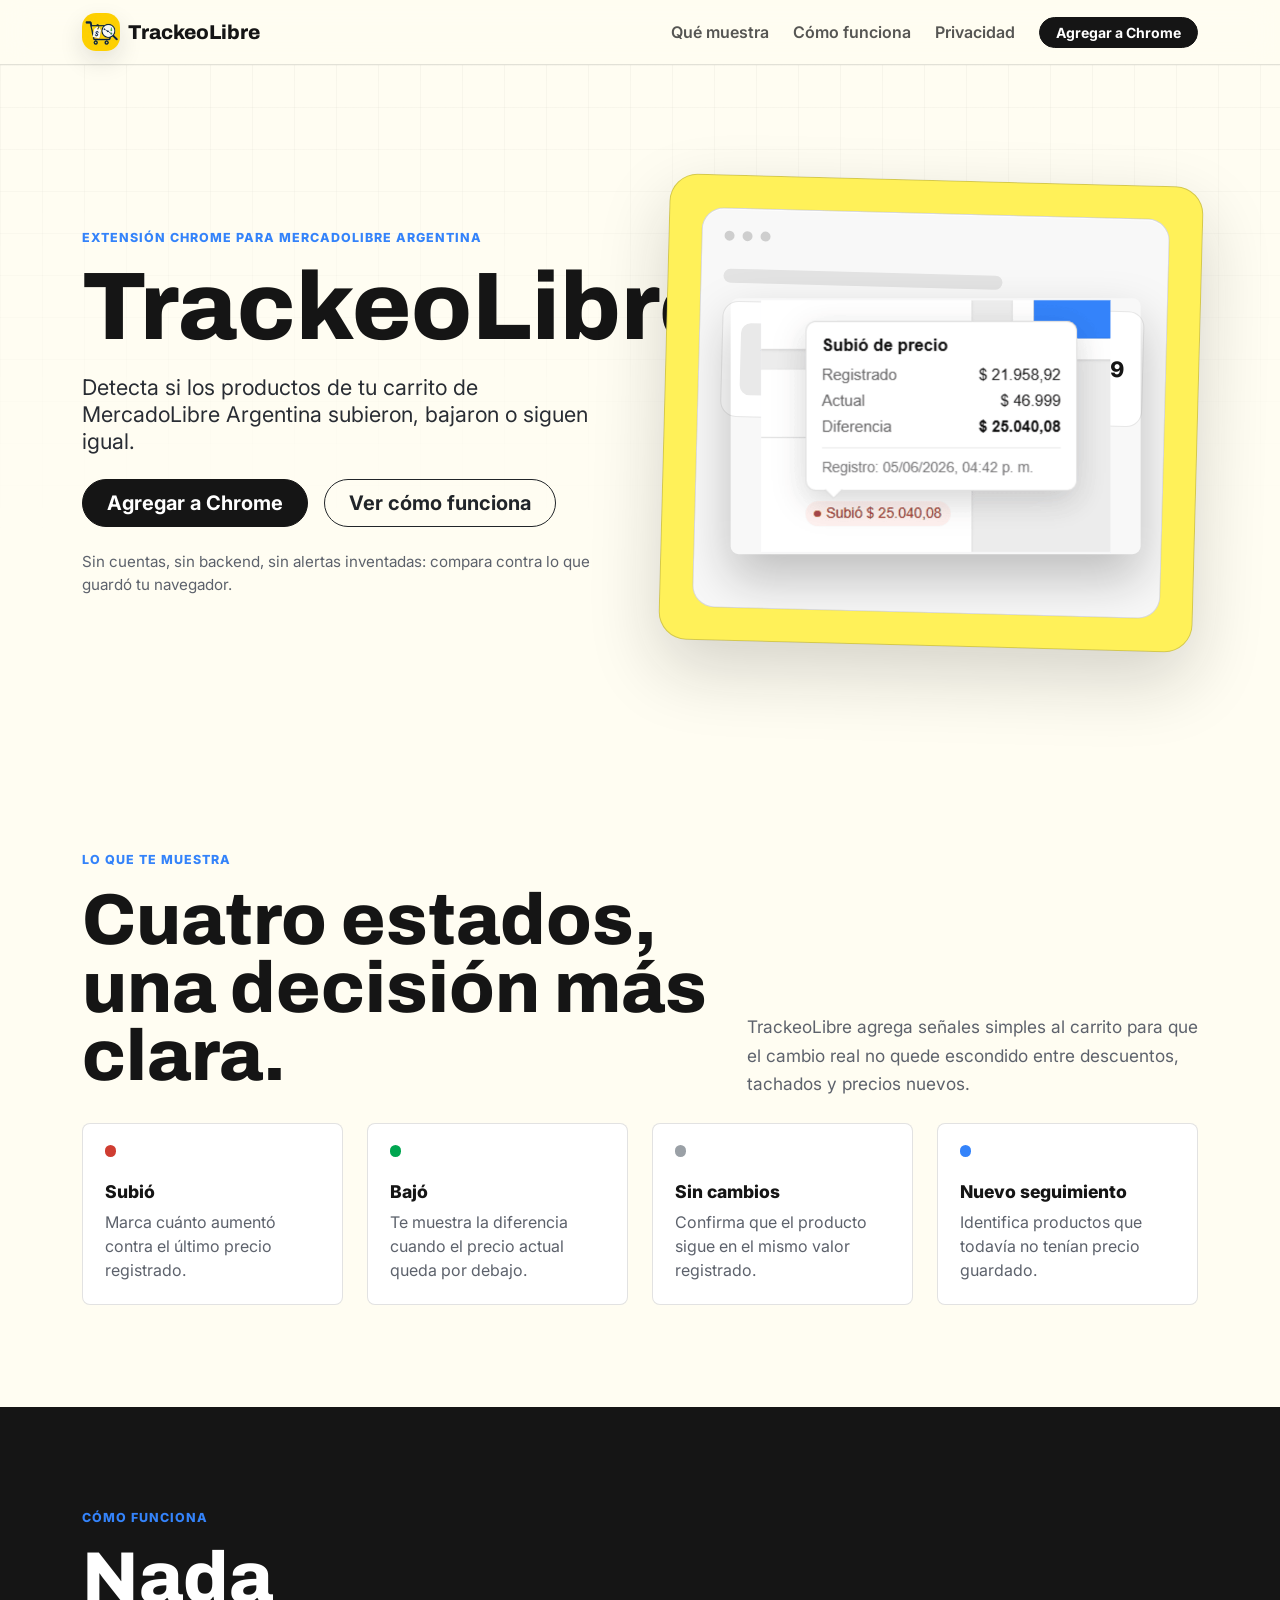
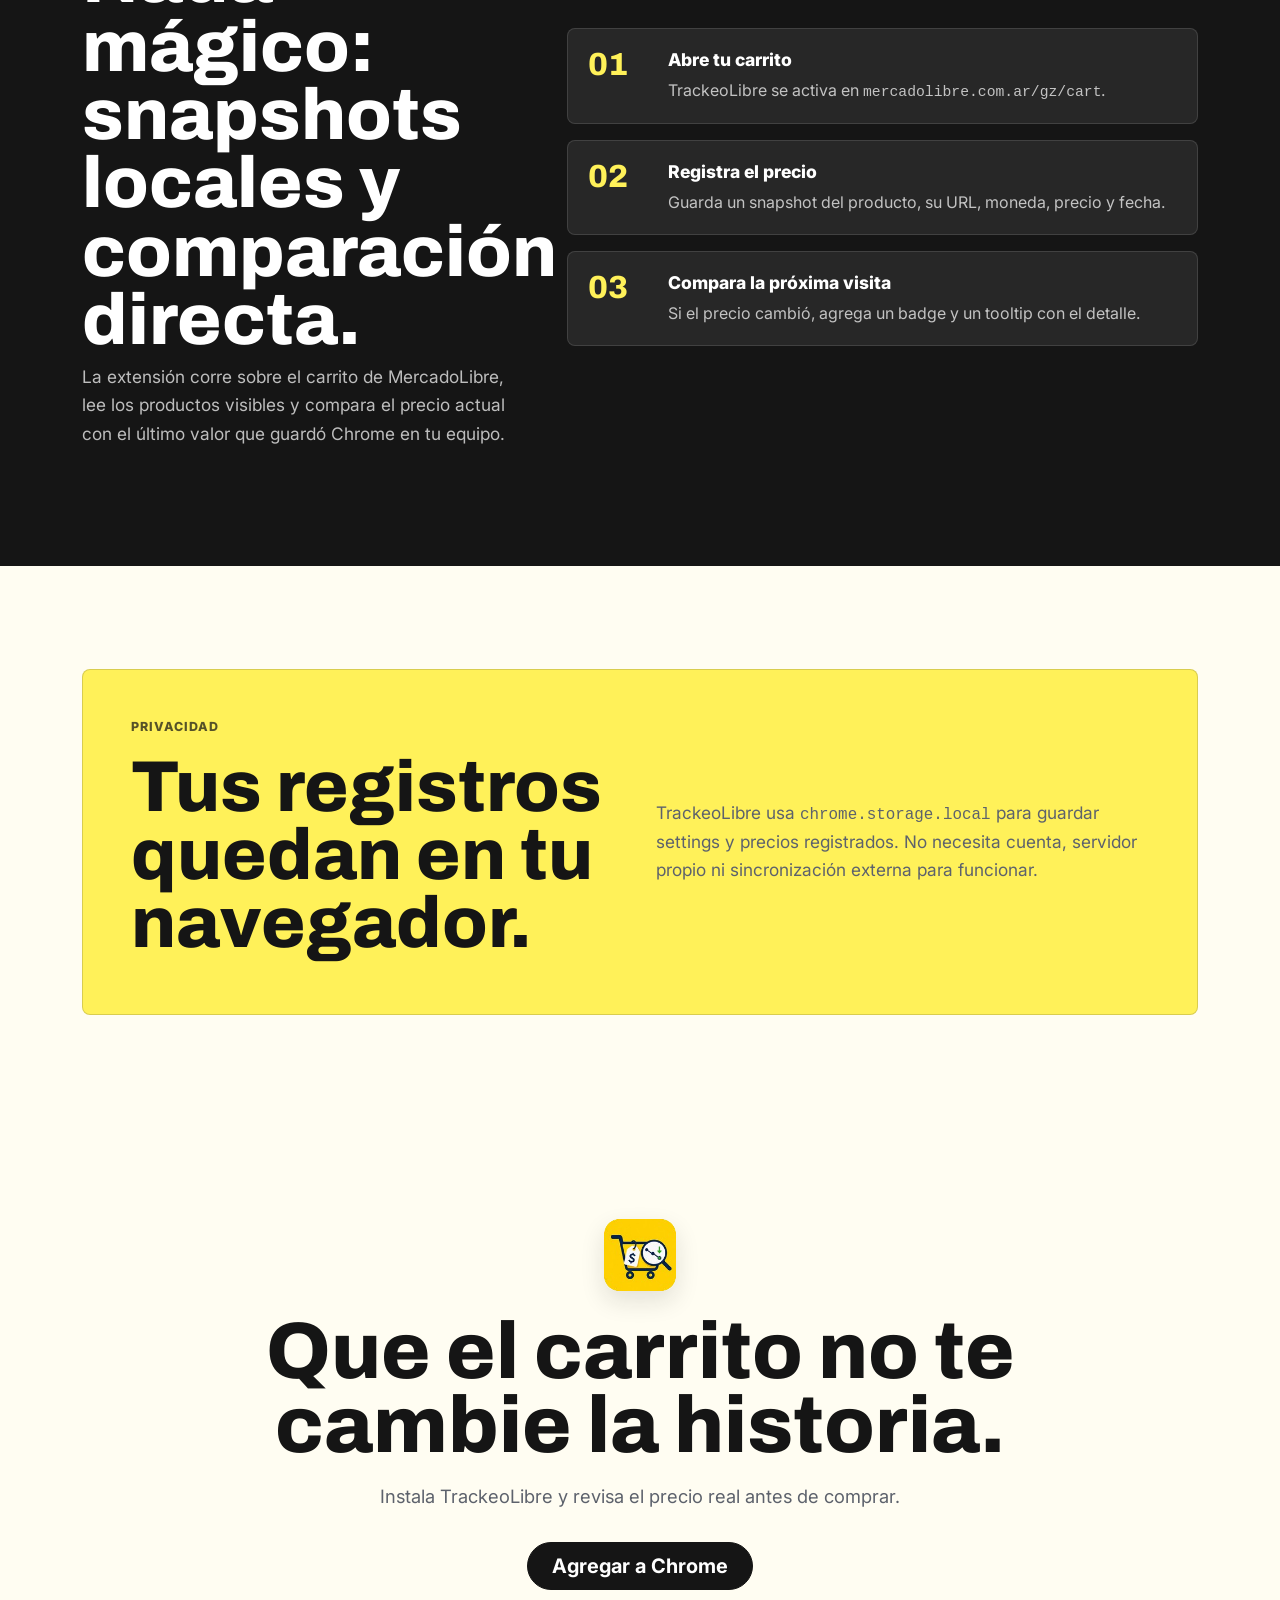
==== index.html @ 95b68759 "fc" ====
<!doctype html>
<html lang="es">
    <head>
        <meta charset="utf-8" />
        <meta name="viewport" content="width=device-width, initial-scale=1" />
        <meta
            name="description"
            content="TrackeoLibre detecta si los productos de tu carrito de MercadoLibre Argentina subieron, bajaron o siguen igual."
        />
        <title>TrackeoLibre | Precio real en tu carrito</title>
        <link rel="preconnect" href="https://cdn.jsdelivr.net" />
        <link
            href="https://cdn.jsdelivr.net/npm/bootstrap@5.3.8/dist/css/bootstrap.min.css"
            rel="stylesheet"
            integrity="sha384-sRIl4kxILFvY47J16cr9ZwB07vP4J8+LH7qKQnuqkuIAvNWLzeN8tE5YBujZqJLB"
            crossorigin="anonymous"
        />

        <link rel="preconnect" href="https://fonts.googleapis.com" />
        <link rel="preconnect" href="https://fonts.gstatic.com" crossorigin />
        <link
            href="https://fonts.googleapis.com/css2?family=Archivo:wdth,wght@90,500;100,600;110,700;115,800&family=Inter:wght@400;500;600;700&display=swap"
            rel="stylesheet"
        />
        <link rel="stylesheet" href="styles.css" />
    </head>
    <body>
        <nav class="navbar navbar-expand-lg sticky-top site-nav">
            <div class="container">
                <a
                    class="navbar-brand d-flex align-items-center gap-2"
                    href="#top"
                    aria-label="TrackeoLibre inicio"
                >
                    <img
                        src="assets/trackeolibre-logo.png"
                        alt=""
                        width="38"
                        height="38"
                        class="brand-mark"
                    />
                    <span>TrackeoLibre</span>
                </a>

                <button
                    class="navbar-toggler"
                    type="button"
                    data-bs-toggle="collapse"
                    data-bs-target="#mainNav"
                    aria-controls="mainNav"
                    aria-expanded="false"
                    aria-label="Abrir navegación"
                >
                    <span class="navbar-toggler-icon"></span>
                </button>

                <div class="collapse navbar-collapse" id="mainNav">
                    <ul
                        class="navbar-nav ms-auto align-items-lg-center gap-lg-2"
                    >
                        <li class="nav-item">
                            <a class="nav-link" href="#muestra">Qué muestra</a>
                        </li>
                        <li class="nav-item">
                            <a class="nav-link" href="#funciona"
                                >Cómo funciona</a
                            >
                        </li>
                        <li class="nav-item">
                            <a class="nav-link" href="#privacidad"
                                >Privacidad</a
                            >
                        </li>
                        <li class="nav-item ms-lg-2">
                            <a
                                class="btn btn-dark btn-sm px-3 js-store-link"
                                href="#"
                                >Agregar a Chrome</a
                            >
                        </li>
                    </ul>
                </div>
            </div>
        </nav>

        <main id="top">
            <section class="hero-section">
                <div class="container">
                    <div class="row align-items-center g-5">
                        <div class="col-lg-6">
                            <div class="eyebrow mb-3">
                                Extensión Chrome para MercadoLibre Argentina
                            </div>
                            <h1 class="hero-title">TrackeoLibre</h1>
                            <p class="hero-copy mt-4">
                                Detecta si los productos de tu carrito de
                                MercadoLibre Argentina subieron, bajaron o
                                siguen igual.
                            </p>
                            <div
                                class="d-flex flex-column flex-sm-row gap-3 mt-4"
                            >
                                <a
                                    class="btn btn-dark btn-lg px-4 js-store-link"
                                    href="#"
                                    >Agregar a Chrome</a
                                >
                                <a
                                    class="btn btn-outline-dark btn-lg px-4"
                                    href="#funciona"
                                    >Ver cómo funciona</a
                                >
                            </div>
                            <div class="hero-note mt-4">
                                Sin cuentas, sin backend, sin alertas
                                inventadas: compara contra lo que guardó tu
                                navegador.
                            </div>
                        </div>

                        <div class="col-lg-6">
                            <div
                                class="product-stage"
                                aria-label="Vista previa de TrackeoLibre en MercadoLibre"
                            >
                                <div class="cart-window">
                                    <div class="window-bar">
                                        <span></span>
                                        <span></span>
                                        <span></span>
                                    </div>
                                    <div class="cart-line cart-line-wide"></div>
                                    <div class="cart-grid">
                                        <div class="cart-thumb"></div>
                                        <div>
                                            <div class="cart-line"></div>
                                            <div
                                                class="cart-line cart-line-short"
                                            ></div>
                                            <span
                                                class="price-chip price-chip-up"
                                                >Subió $ 25.040,08</span
                                            >
                                        </div>
                                        <div class="cart-price">$ 46.999</div>
                                    </div>
                                    <img
                                        src="assets/trackeolibre-tooltip.png"
                                        alt="Tooltip de TrackeoLibre mostrando precio registrado, precio actual y diferencia."
                                        class="tooltip-shot"
                                    />
                                </div>
                            </div>
                        </div>
                    </div>
                </div>
            </section>

            <section class="section-pad" id="muestra">
                <div class="container">
                    <div class="row align-items-end g-4 mb-4">
                        <div class="col-lg-7">
                            <p class="section-kicker">Lo que te muestra</p>
                            <h2 class="section-title">
                                Cuatro estados, una decisión más clara.
                            </h2>
                        </div>
                        <div class="col-lg-5">
                            <p class="section-copy mb-0">
                                TrackeoLibre agrega señales simples al carrito
                                para que el cambio real no quede escondido entre
                                descuentos, tachados y precios nuevos.
                            </p>
                        </div>
                    </div>

                    <div class="row g-3 g-lg-4">
                        <div class="col-md-6 col-xl-3">
                            <article class="signal-card signal-up">
                                <span class="signal-dot"></span>
                                <h3>Subió</h3>
                                <p>
                                    Marca cuánto aumentó contra el último precio
                                    registrado.
                                </p>
                            </article>
                        </div>
                        <div class="col-md-6 col-xl-3">
                            <article class="signal-card signal-down">
                                <span class="signal-dot"></span>
                                <h3>Bajó</h3>
                                <p>
                                    Te muestra la diferencia cuando el precio
                                    actual queda por debajo.
                                </p>
                            </article>
                        </div>
                        <div class="col-md-6 col-xl-3">
                            <article class="signal-card signal-same">
                                <span class="signal-dot"></span>
                                <h3>Sin cambios</h3>
                                <p>
                                    Confirma que el producto sigue en el mismo
                                    valor registrado.
                                </p>
                            </article>
                        </div>
                        <div class="col-md-6 col-xl-3">
                            <article class="signal-card signal-new">
                                <span class="signal-dot"></span>
                                <h3>Nuevo seguimiento</h3>
                                <p>
                                    Identifica productos que todavía no tenían
                                    precio guardado.
                                </p>
                            </article>
                        </div>
                    </div>
                </div>
            </section>

            <section class="section-pad process-section" id="funciona">
                <div class="container">
                    <div class="row g-5 align-items-center">
                        <div class="col-lg-5">
                            <p class="section-kicker">Cómo funciona</p>
                            <h2 class="section-title">
                                Nada mágico: snapshots locales y comparación
                                directa.
                            </h2>
                            <p class="section-copy">
                                La extensión corre sobre el carrito de
                                MercadoLibre, lee los productos visibles y
                                compara el precio actual con el último valor que
                                guardó Chrome en tu equipo.
                            </p>
                        </div>
                        <div class="col-lg-7">
                            <div class="steps">
                                <div class="step">
                                    <span>01</span>
                                    <div>
                                        <h3>Abre tu carrito</h3>
                                        <p>
                                            TrackeoLibre se activa en
                                            <code
                                                >mercadolibre.com.ar/gz/cart</code
                                            >.
                                        </p>
                                    </div>
                                </div>
                                <div class="step">
                                    <span>02</span>
                                    <div>
                                        <h3>Registra el precio</h3>
                                        <p>
                                            Guarda un snapshot del producto, su
                                            URL, moneda, precio y fecha.
                                        </p>
                                    </div>
                                </div>
                                <div class="step">
                                    <span>03</span>
                                    <div>
                                        <h3>Compara la próxima visita</h3>
                                        <p>
                                            Si el precio cambió, agrega un badge
                                            y un tooltip con el detalle.
                                        </p>
                                    </div>
                                </div>
                            </div>
                        </div>
                    </div>
                </div>
            </section>

            <section class="section-pad" id="privacidad">
                <div class="container">
                    <div class="privacy-band">
                        <div>
                            <p class="section-kicker">Privacidad</p>
                            <h2 class="section-title">
                                Tus registros quedan en tu navegador.
                            </h2>
                        </div>
                        <p class="section-copy mb-0">
                            TrackeoLibre usa
                            <code>chrome.storage.local</code> para guardar
                            settings y precios registrados. No necesita cuenta,
                            servidor propio ni sincronización externa para
                            funcionar.
                        </p>
                    </div>
                </div>
            </section>

            <section class="final-cta">
                <div class="container text-center">
                    <img
                        src="assets/trackeolibre-logo.png"
                        alt=""
                        width="72"
                        height="72"
                        class="brand-mark mb-4"
                    />
                    <h2>Que el carrito no te cambie la historia.</h2>
                    <p>
                        Instala TrackeoLibre y revisa el precio real antes de
                        comprar.
                    </p>
                    <a class="btn btn-dark btn-lg px-4 js-store-link" href="#"
                        >Agregar a Chrome</a
                    >
                </div>
            </section>
        </main>

        <script
            src="https://cdn.jsdelivr.net/npm/bootstrap@5.3.8/dist/js/bootstrap.bundle.min.js"
            integrity="sha384-FKyoEForCGlyvwx9Hj09JcYn3nv7wiPVlz7YYwJrWVcXK/BmnVDxM+D2scQbITxI"
            crossorigin="anonymous"
        ></script>
        <script>
            // TODO: reemplazar por la URL real de Chrome Web Store antes de publicar.
            const CHROME_WEB_STORE_URL = '#';

            document.querySelectorAll('.js-store-link').forEach((link) => {
                link.href = CHROME_WEB_STORE_URL;
            });
        </script>
    </body>
</html>
---- styles.css ----
:root {
  --tl-yellow: #fff159;
  --tl-ink: #151515;
  --tl-muted: #5d626c;
  --tl-blue: #3483fa;
  --tl-green: #00a650;
  --tl-red: #cf3d31;
  --tl-paper: #fffdf2;
  --tl-panel: #ffffff;
  --tl-line: rgba(21, 21, 21, 0.12);
}

html {
  scroll-behavior: smooth;
}

body {
  background: var(--tl-paper);
  color: var(--tl-ink);
  font-family: "Inter", system-ui, -apple-system, BlinkMacSystemFont, "Segoe UI", sans-serif;
}

.site-nav {
  background: rgba(255, 253, 242, 0.86);
  border-bottom: 1px solid var(--tl-line);
  backdrop-filter: blur(14px);
}

.navbar-brand,
.hero-title,
.section-title,
.final-cta h2 {
  font-family: "Archivo", system-ui, sans-serif;
}

.navbar-brand {
  color: var(--tl-ink);
  font-weight: 800;
}

.brand-mark {
  border-radius: 14px;
  box-shadow: 0 10px 24px rgba(21, 21, 21, 0.12);
  object-fit: cover;
}

.nav-link {
  color: rgba(21, 21, 21, 0.72);
  font-weight: 600;
}

.nav-link:hover,
.nav-link:focus {
  color: var(--tl-ink);
}

.btn {
  border-radius: 999px;
  font-weight: 700;
}

.btn-dark {
  background: var(--tl-ink);
  border-color: var(--tl-ink);
}

.btn-dark:hover,
.btn-dark:focus {
  background: var(--tl-blue);
  border-color: var(--tl-blue);
  transform: translateY(-1px);
}

.btn-outline-dark:hover,
.btn-outline-dark:focus {
  transform: translateY(-1px);
}

.hero-section {
  overflow: hidden;
  padding: clamp(5rem, 9vw, 8rem) 0 clamp(4rem, 8vw, 7rem);
  position: relative;
}

.hero-section::before {
  background:
    linear-gradient(90deg, rgba(21, 21, 21, 0.06) 1px, transparent 1px),
    linear-gradient(rgba(21, 21, 21, 0.06) 1px, transparent 1px);
  background-size: 42px 42px;
  content: "";
  inset: 0;
  mask-image: linear-gradient(to bottom, #000, transparent 72%);
  opacity: 0.55;
  pointer-events: none;
  position: absolute;
}

.hero-section .container {
  position: relative;
}

.eyebrow,
.section-kicker {
  color: var(--tl-blue);
  font-size: 0.78rem;
  font-weight: 800;
  letter-spacing: 0.08em;
  text-transform: uppercase;
}

.hero-title {
  font-size: 6rem;
  font-weight: 800;
  line-height: 0.9;
  max-width: 100%;
  overflow-wrap: normal;
}

.hero-copy {
  color: #292d34;
  font-size: 1.35rem;
  line-height: 1.25;
  max-width: 42rem;
}

.hero-note {
  color: var(--tl-muted);
  font-size: 0.95rem;
  max-width: 34rem;
}

.product-stage {
  background: var(--tl-yellow);
  border: 1px solid rgba(21, 21, 21, 0.18);
  border-radius: 28px;
  box-shadow: 0 28px 70px rgba(21, 21, 21, 0.18);
  padding: clamp(1rem, 3vw, 2rem);
  max-width: 100%;
  transform: rotate(1.5deg);
}

.cart-window {
  background: #f8f8f8;
  border: 1px solid rgba(21, 21, 21, 0.14);
  border-radius: 22px;
  box-shadow: inset 0 1px 0 rgba(255, 255, 255, 0.8);
  min-height: 400px;
  overflow: hidden;
  padding: 22px;
  position: relative;
}

.window-bar {
  align-items: center;
  display: flex;
  gap: 8px;
  margin-bottom: 28px;
}

.window-bar span {
  background: rgba(21, 21, 21, 0.18);
  border-radius: 999px;
  display: block;
  height: 10px;
  width: 10px;
}

.cart-grid {
  align-items: center;
  background: var(--tl-panel);
  border: 1px solid rgba(21, 21, 21, 0.1);
  border-radius: 16px;
  display: grid;
  gap: 18px;
  grid-template-columns: 72px 1fr auto;
  padding: 18px;
}

.cart-thumb,
.cart-line {
  background: rgba(21, 21, 21, 0.09);
  border-radius: 10px;
}

.cart-thumb {
  aspect-ratio: 1;
}

.cart-line {
  height: 14px;
  margin-bottom: 10px;
}

.cart-line-wide {
  margin-bottom: 18px;
  width: 66%;
}

.cart-line-short {
  width: 58%;
}

.cart-price {
  font-size: 1.35rem;
  font-weight: 800;
  white-space: nowrap;
}

.price-chip {
  border-radius: 999px;
  display: inline-flex;
  font-size: 0.85rem;
  font-weight: 800;
  line-height: 1;
  padding: 0.52rem 0.72rem;
}

.price-chip-up {
  background: #fff1ef;
  color: #8c2b22;
}

.tooltip-shot {
  border-radius: 8px;
  box-shadow: 0 24px 50px rgba(21, 21, 21, 0.25);
  display: block;
  max-width: min(88%, 548px);
  position: absolute;
  right: 5%;
  top: 21%;
  transform: rotate(-1.5deg);
  width: 548px;
}

.section-pad {
  padding: clamp(4rem, 8vw, 7rem) 0;
}

.section-title {
  font-size: 4.5rem;
  font-weight: 800;
  line-height: 0.95;
}

.section-copy {
  color: var(--tl-muted);
  font-size: 1.08rem;
  line-height: 1.65;
}

.signal-card {
  background: var(--tl-panel);
  border: 1px solid var(--tl-line);
  border-radius: 8px;
  height: 100%;
  padding: 1.35rem;
  transition: transform 160ms ease, box-shadow 160ms ease;
}

.signal-card:hover {
  box-shadow: 0 18px 35px rgba(21, 21, 21, 0.1);
  transform: translateY(-4px);
}

.signal-dot {
  border-radius: 999px;
  display: block;
  height: 0.72rem;
  margin-bottom: 1.5rem;
  width: 0.72rem;
}

.signal-card h3,
.step h3 {
  font-size: 1.1rem;
  font-weight: 800;
}

.signal-card p,
.step p {
  color: var(--tl-muted);
  margin-bottom: 0;
}

.signal-up .signal-dot {
  background: var(--tl-red);
}

.signal-down .signal-dot {
  background: var(--tl-green);
}

.signal-same .signal-dot {
  background: #9aa0a6;
}

.signal-new .signal-dot {
  background: var(--tl-blue);
}

.process-section {
  background: #151515;
  color: #fff;
}

.process-section .section-copy,
.process-section .step p {
  color: rgba(255, 255, 255, 0.72);
}

.steps {
  display: grid;
  gap: 1rem;
}

.step {
  align-items: flex-start;
  background: rgba(255, 255, 255, 0.08);
  border: 1px solid rgba(255, 255, 255, 0.12);
  border-radius: 8px;
  display: grid;
  gap: 1rem;
  grid-template-columns: 4rem 1fr;
  padding: 1.25rem;
}

.step span {
  color: var(--tl-yellow);
  font-family: "Archivo", system-ui, sans-serif;
  font-size: 2rem;
  font-weight: 800;
  line-height: 1;
}

code {
  color: inherit;
  font-size: 0.92em;
}

.privacy-band {
  align-items: center;
  background: var(--tl-yellow);
  border: 1px solid rgba(21, 21, 21, 0.16);
  border-radius: 8px;
  display: grid;
  gap: 2rem;
  grid-template-columns: 1fr 1fr;
  padding: clamp(1.5rem, 4vw, 3rem);
}

.privacy-band .section-kicker {
  color: rgba(21, 21, 21, 0.72);
}

.final-cta {
  padding: clamp(4rem, 8vw, 7rem) 0;
}

.final-cta h2 {
  font-size: 5rem;
  font-weight: 800;
  line-height: 0.92;
  margin-inline: auto;
  max-width: 900px;
}

.final-cta p {
  color: var(--tl-muted);
  font-size: 1.15rem;
  margin: 1.25rem auto 2rem;
  max-width: 520px;
}

@media (max-width: 991.98px) {
  .navbar-collapse {
    padding-top: 1rem;
  }

  .product-stage {
    transform: none;
  }

  .hero-title {
    font-size: 5rem;
  }

  .section-title,
  .final-cta h2 {
    font-size: 3.5rem;
  }

  .privacy-band {
    grid-template-columns: 1fr;
  }
}

@media (max-width: 575.98px) {
  .hero-title {
    font-size: 3.35rem;
  }

  .hero-copy {
    font-size: 1.18rem;
  }

  .section-title,
  .final-cta h2 {
    font-size: 2.75rem;
  }

  .cart-window {
    min-height: 320px;
    padding: 16px;
  }

  .cart-grid {
    grid-template-columns: 54px 1fr;
  }

  .cart-price {
    grid-column: 2;
  }

  .tooltip-shot {
    max-width: 96%;
    right: 2%;
    top: 34%;
  }

  .step {
    grid-template-columns: 1fr;
  }
}
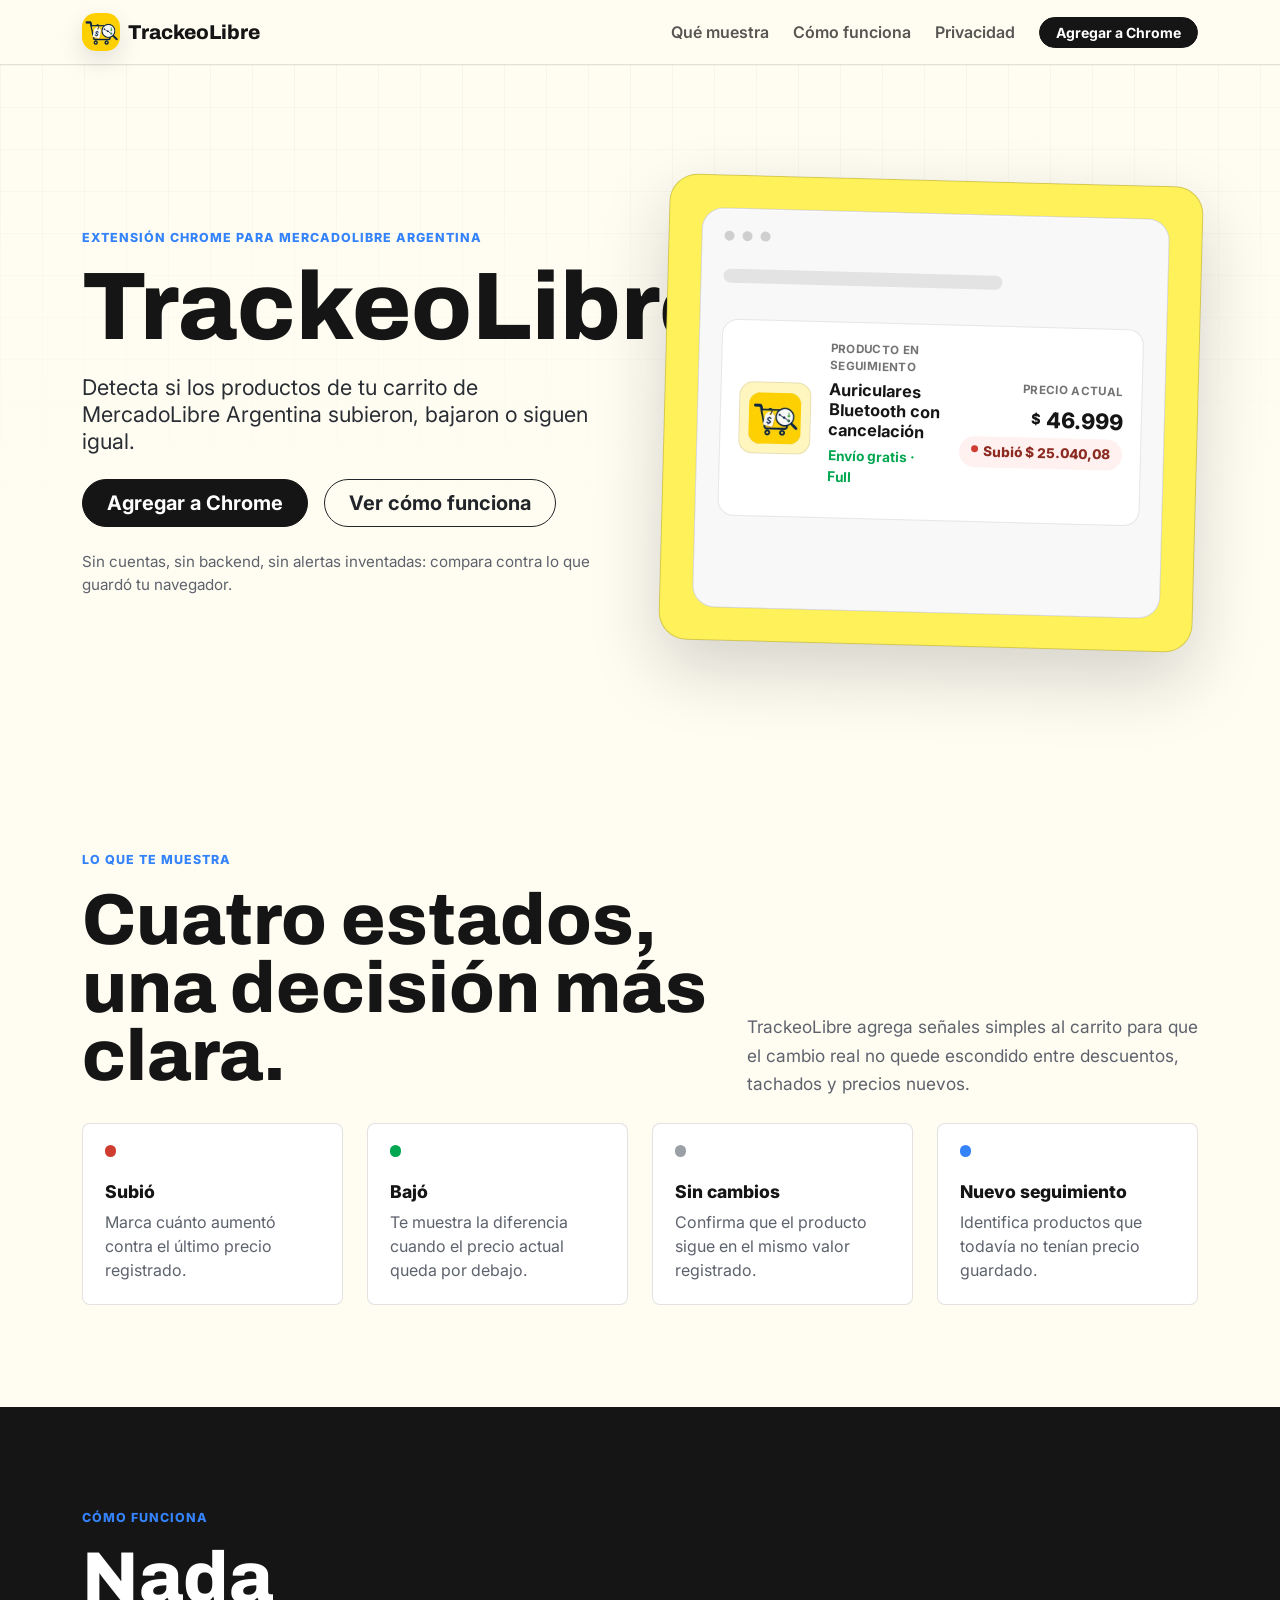
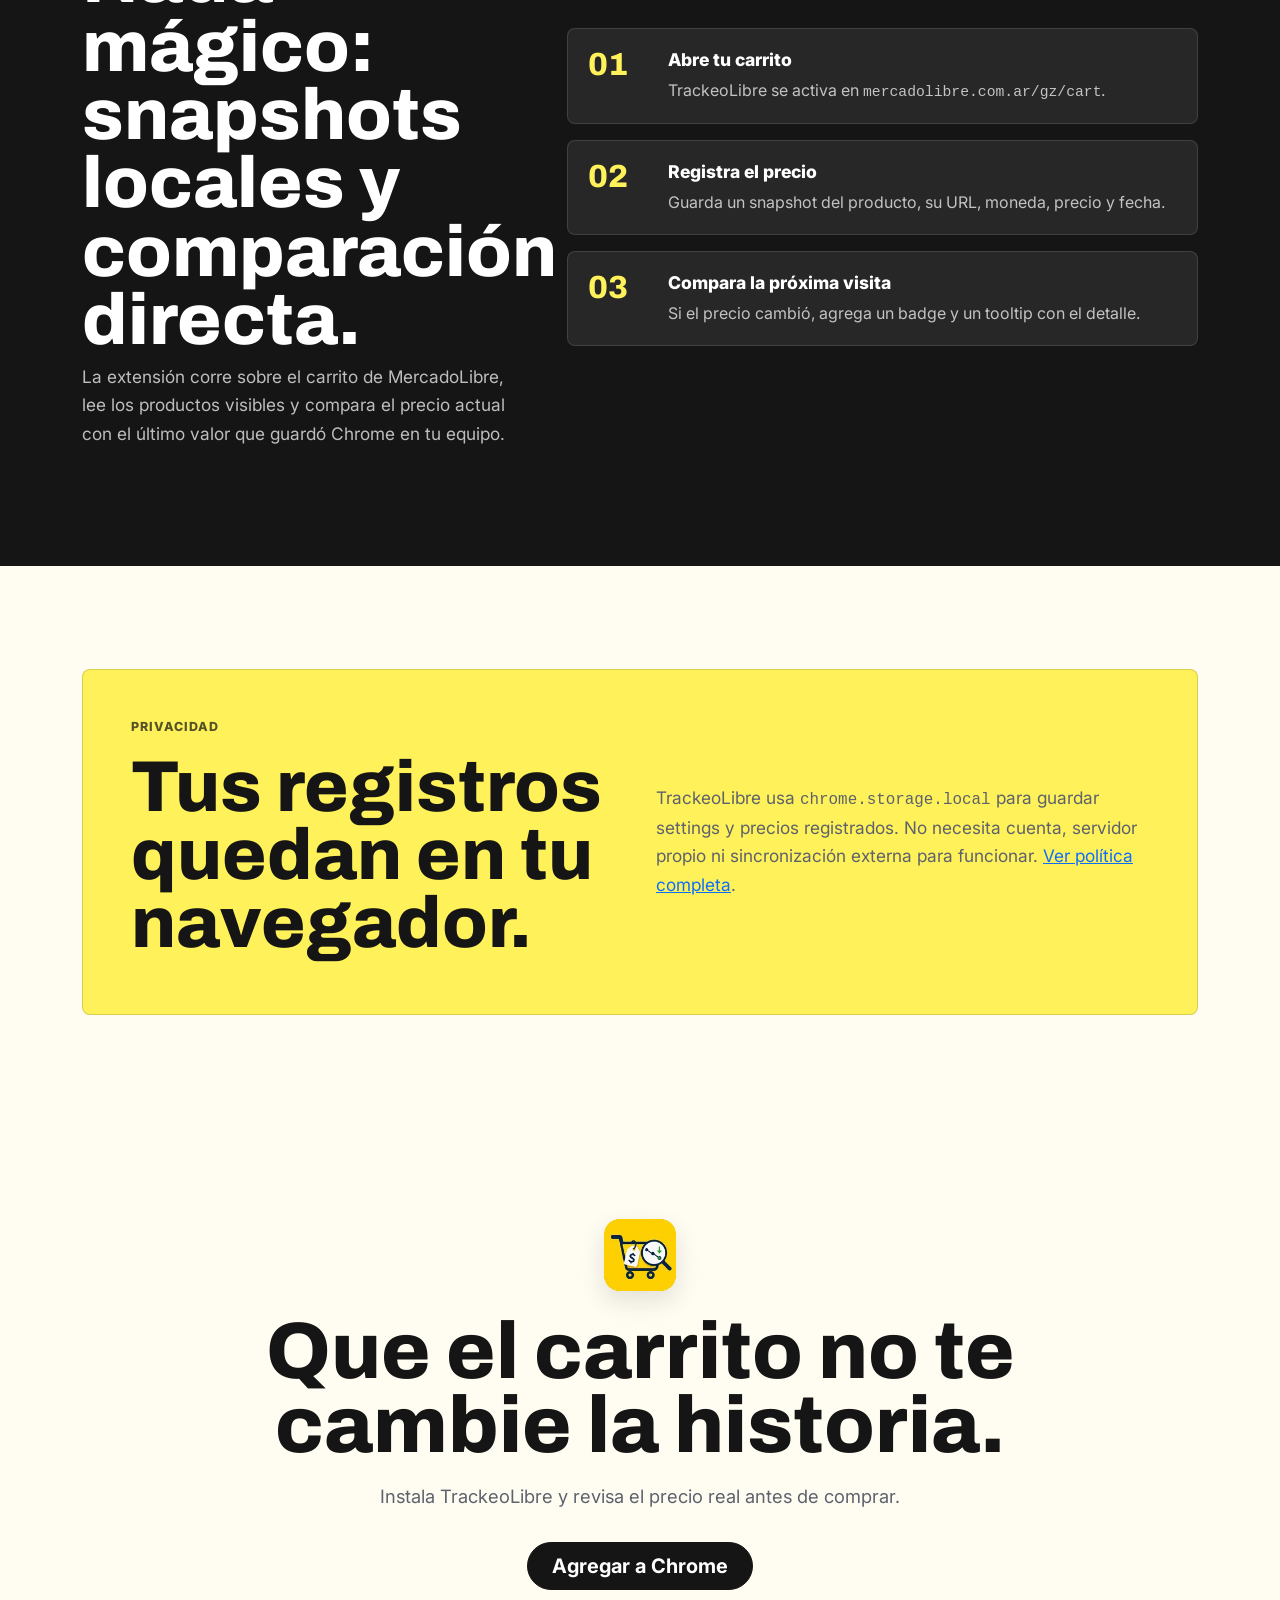
==== commit 41ae096b: "feat: add real preview of interactive pill" ====
--- a/index.html
+++ b/index.html
@@ -130,25 +130,80 @@
                                         <span></span>
                                     </div>
                                     <div class="cart-line cart-line-wide"></div>
-                                    <div class="cart-grid">
-                                        <div class="cart-thumb"></div>
-                                        <div>
-                                            <div class="cart-line"></div>
-                                            <div
-                                                class="cart-line cart-line-short"
-                                            ></div>
-                                            <span
+                                    <div class="cart-grid demo-cart-item">
+                                        <div class="cart-thumb">
+                                            <img
+                                                src="assets/trackeolibre-logo.png"
+                                                alt=""
+                                            />
+                                        </div>
+                                        <div class="cart-product">
+                                            <p class="cart-product__label">
+                                                Producto en seguimiento
+                                            </p>
+                                            <h2>
+                                                Auriculares Bluetooth con
+                                                cancelación
+                                            </h2>
+                                            <div class="cart-product__meta">
+                                                Envío gratis · Full
+                                            </div>
+                                        </div>
+                                        <div class="cart-price-block">
+                                            <span class="cart-price-label"
+                                                >Precio actual</span
+                                            >
+                                            <div class="cart-price">
+                                                <span>$</span> 46.999
+                                            </div>
+                                            <button
                                                 class="price-chip price-chip-up"
-                                                >Subió $ 25.040,08</span
+                                                type="button"
+                                                aria-describedby="price-tooltip-demo"
                                             >
+                                                Subió $ 25.040,08
+                                                <span
+                                                    class="price-tooltip"
+                                                    id="price-tooltip-demo"
+                                                    role="tooltip"
+                                                >
+                                                    <span
+                                                        class="price-tooltip__title"
+                                                        >Subió de precio</span
+                                                    >
+                                                    <span
+                                                        class="price-tooltip__row"
+                                                    >
+                                                        <span>Registrado</span>
+                                                        <strong
+                                                            >$ 21.958,92</strong
+                                                        >
+                                                    </span>
+                                                    <span
+                                                        class="price-tooltip__row"
+                                                    >
+                                                        <span>Actual</span>
+                                                        <strong
+                                                            >$ 46.999</strong
+                                                        >
+                                                    </span>
+                                                    <span
+                                                        class="price-tooltip__row"
+                                                    >
+                                                        <span>Diferencia</span>
+                                                        <strong
+                                                            >$ 25.040,08</strong
+                                                        >
+                                                    </span>
+                                                    <span
+                                                        class="price-tooltip__date"
+                                                        >Registro: 05/06/2026,
+                                                        04:42 p. m.</span
+                                                    >
+                                                </span>
+                                            </button>
                                         </div>
-                                        <div class="cart-price">$ 46.999</div>
-                                    </div>
-                                    <img
-                                        src="assets/trackeolibre-tooltip.png"
-                                        alt="Tooltip de TrackeoLibre mostrando precio registrado, precio actual y diferencia."
-                                        class="tooltip-shot"
-                                    />
+                                    </div>
                                 </div>
                             </div>
                         </div>
@@ -290,6 +345,9 @@
                             settings y precios registrados. No necesita cuenta,
                             servidor propio ni sincronización externa para
                             funcionar.
+                            <a href="privacy-policy.html"
+                                >Ver política completa</a
+                            >.
                         </p>
                     </div>
                 </div>
--- a/styles.css
+++ b/styles.css
@@ -18,6 +18,7 @@
   background: var(--tl-paper);
   color: var(--tl-ink);
   font-family: "Inter", system-ui, -apple-system, BlinkMacSystemFont, "Segoe UI", sans-serif;
+  overflow-x: clip;
 }
 
 .site-nav {
@@ -105,6 +106,8 @@
   font-size: 0.78rem;
   font-weight: 800;
   letter-spacing: 0.08em;
+  max-width: 100%;
+  overflow-wrap: anywhere;
   text-transform: uppercase;
 }
 
@@ -133,6 +136,7 @@
   background: var(--tl-yellow);
   border: 1px solid rgba(21, 21, 21, 0.18);
   border-radius: 28px;
+  box-sizing: border-box;
   box-shadow: 0 28px 70px rgba(21, 21, 21, 0.18);
   padding: clamp(1rem, 3vw, 2rem);
   max-width: 100%;
@@ -143,9 +147,9 @@
   background: #f8f8f8;
   border: 1px solid rgba(21, 21, 21, 0.14);
   border-radius: 22px;
+  box-sizing: border-box;
   box-shadow: inset 0 1px 0 rgba(255, 255, 255, 0.8);
   min-height: 400px;
-  overflow: hidden;
   padding: 22px;
   position: relative;
 }
@@ -176,7 +180,11 @@
   padding: 18px;
 }
 
-.cart-thumb,
+.demo-cart-item {
+  margin-top: 2.25rem;
+  position: relative;
+}
+
 .cart-line {
   background: rgba(21, 21, 21, 0.09);
   border-radius: 10px;
@@ -184,6 +192,18 @@
 
 .cart-thumb {
   aspect-ratio: 1;
+  background: #fff6bf;
+  border: 1px solid rgba(21, 21, 21, 0.1);
+  border-radius: 14px;
+  display: grid;
+  overflow: hidden;
+  place-items: center;
+}
+
+.cart-thumb img {
+  height: 74%;
+  object-fit: contain;
+  width: 74%;
 }
 
 .cart-line {
@@ -200,19 +220,58 @@
   width: 58%;
 }
 
+.cart-product__label,
+.cart-price-label {
+  color: #737373;
+  display: block;
+  font-size: 0.72rem;
+  font-weight: 700;
+  letter-spacing: 0.03em;
+  margin-bottom: 0.25rem;
+  text-transform: uppercase;
+}
+
+.cart-product h2 {
+  font-size: 1.02rem;
+  font-weight: 700;
+  line-height: 1.25;
+  margin: 0 0 0.35rem;
+}
+
+.cart-product__meta {
+  color: var(--tl-green);
+  font-size: 0.85rem;
+  font-weight: 700;
+  margin-bottom: 0.8rem;
+}
+
+.cart-price-block {
+  justify-self: end;
+  text-align: right;
+}
+
 .cart-price {
   font-size: 1.35rem;
   font-weight: 800;
   white-space: nowrap;
 }
 
+.cart-price span {
+  font-size: 0.9rem;
+  vertical-align: 0.28em;
+}
+
 .price-chip {
+  border: 0;
   border-radius: 999px;
   display: inline-flex;
   font-size: 0.85rem;
   font-weight: 800;
+  gap: 0.35rem;
   line-height: 1;
   padding: 0.52rem 0.72rem;
+  position: relative;
+  white-space: nowrap;
 }
 
 .price-chip-up {
@@ -220,16 +279,101 @@
   color: #8c2b22;
 }
 
-.tooltip-shot {
+.price-chip-up::before {
+  background: var(--tl-red);
+  border-radius: 999px;
+  content: "";
+  display: block;
+  height: 0.46rem;
+  width: 0.46rem;
+}
+
+.price-chip:hover,
+.price-chip:focus-visible {
+  cursor: help;
+  outline: 0;
+}
+
+.price-chip:focus-visible {
+  box-shadow: 0 0 0 3px rgba(52, 131, 250, 0.28);
+}
+
+.price-tooltip {
+  background: #fff;
+  border: 1px solid rgba(0, 0, 0, 0.12);
   border-radius: 8px;
-  box-shadow: 0 24px 50px rgba(21, 21, 21, 0.25);
+  bottom: calc(100% + 12px);
+  box-shadow: 0 18px 45px rgba(21, 21, 21, 0.2);
+  color: #222;
   display: block;
-  max-width: min(88%, 548px);
+  font-size: 0.86rem;
+  font-weight: 400;
+  left: 0;
+  line-height: 1.25;
+  min-width: 250px;
+  opacity: 0;
+  padding: 0.9rem 1rem;
+  pointer-events: none;
   position: absolute;
-  right: 5%;
-  top: 21%;
-  transform: rotate(-1.5deg);
-  width: 548px;
+  text-align: left;
+  transform: translateY(6px);
+  transition: opacity 140ms ease, transform 140ms ease;
+  white-space: normal;
+  z-index: 10;
+}
+
+.price-tooltip::after {
+  background: #fff;
+  border-bottom: 1px solid rgba(0, 0, 0, 0.12);
+  border-right: 1px solid rgba(0, 0, 0, 0.12);
+  bottom: -5px;
+  content: "";
+  height: 10px;
+  left: 18px;
+  position: absolute;
+  transform: rotate(45deg);
+  width: 10px;
+}
+
+.price-chip:hover .price-tooltip,
+.price-chip:focus .price-tooltip,
+.price-chip:focus-visible .price-tooltip {
+  opacity: 1;
+  transform: translateY(0);
+}
+
+.price-tooltip__title {
+  display: block;
+  font-size: 1rem;
+  font-weight: 800;
+  margin-bottom: 0.75rem;
+}
+
+.price-tooltip__row {
+  align-items: baseline;
+  display: flex;
+  justify-content: space-between;
+  gap: 1rem;
+  margin-top: 0.38rem;
+}
+
+.price-tooltip__row span {
+  color: #666;
+}
+
+.price-tooltip__row strong {
+  color: #111;
+  font-weight: 700;
+  text-align: right;
+}
+
+.price-tooltip__date {
+  border-top: 1px solid rgba(0, 0, 0, 0.08);
+  color: #777;
+  display: block;
+  font-size: 0.78rem;
+  margin-top: 0.75rem;
+  padding-top: 0.75rem;
 }
 
 .section-pad {
@@ -395,6 +539,30 @@
 }
 
 @media (max-width: 575.98px) {
+  .container {
+    margin-left: 1.25rem;
+    margin-right: auto;
+    max-width: min(350px, calc(100vw - 2.5rem));
+    padding-left: 0;
+    padding-right: 0;
+    width: min(350px, calc(100vw - 2.5rem));
+  }
+
+  .row {
+    margin-left: 0;
+    margin-right: 0;
+  }
+
+  .row > * {
+    padding-left: 0;
+    padding-right: 0;
+  }
+
+  .eyebrow,
+  .section-kicker {
+    font-size: 0.72rem;
+  }
+
   .hero-title {
     font-size: 3.35rem;
   }
@@ -405,26 +573,45 @@
 
   .section-title,
   .final-cta h2 {
-    font-size: 2.75rem;
+    font-size: 2.25rem;
+    line-height: 1;
+    overflow-wrap: anywhere;
+  }
+
+  .signal-card,
+  .step,
+  .privacy-band {
+    overflow-wrap: anywhere;
   }
 
   .cart-window {
-    min-height: 320px;
+    min-height: 360px;
     padding: 16px;
   }
 
   .cart-grid {
+    align-items: start;
     grid-template-columns: 54px 1fr;
-  }
-
-  .cart-price {
+    gap: 14px;
+  }
+
+  .cart-price-block {
     grid-column: 2;
-  }
-
-  .tooltip-shot {
-    max-width: 96%;
-    right: 2%;
-    top: 34%;
+    justify-self: start;
+    text-align: left;
+  }
+
+  .cart-product h2 {
+    font-size: 0.95rem;
+  }
+
+  .price-chip {
+    font-size: 0.78rem;
+  }
+
+  .price-tooltip {
+    left: -70px;
+    min-width: min(270px, calc(100vw - 4rem));
   }
 
   .step {
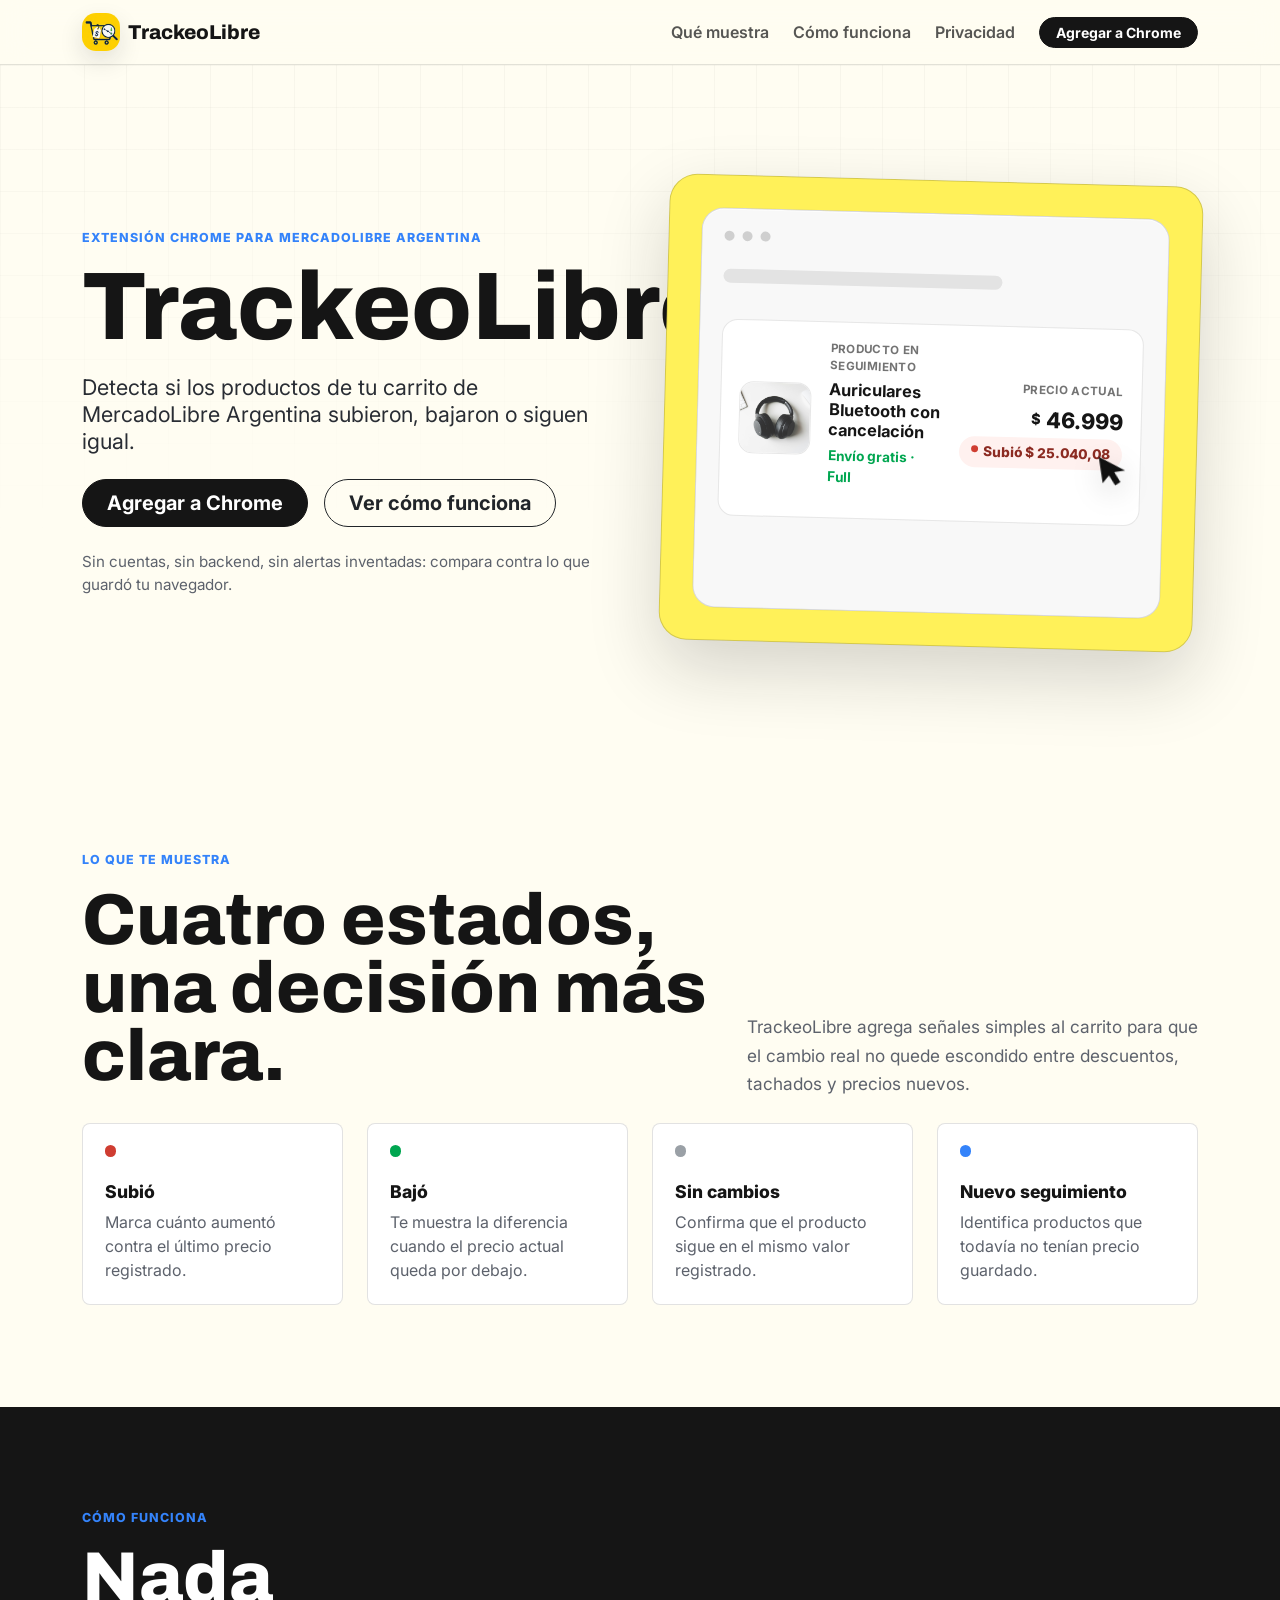
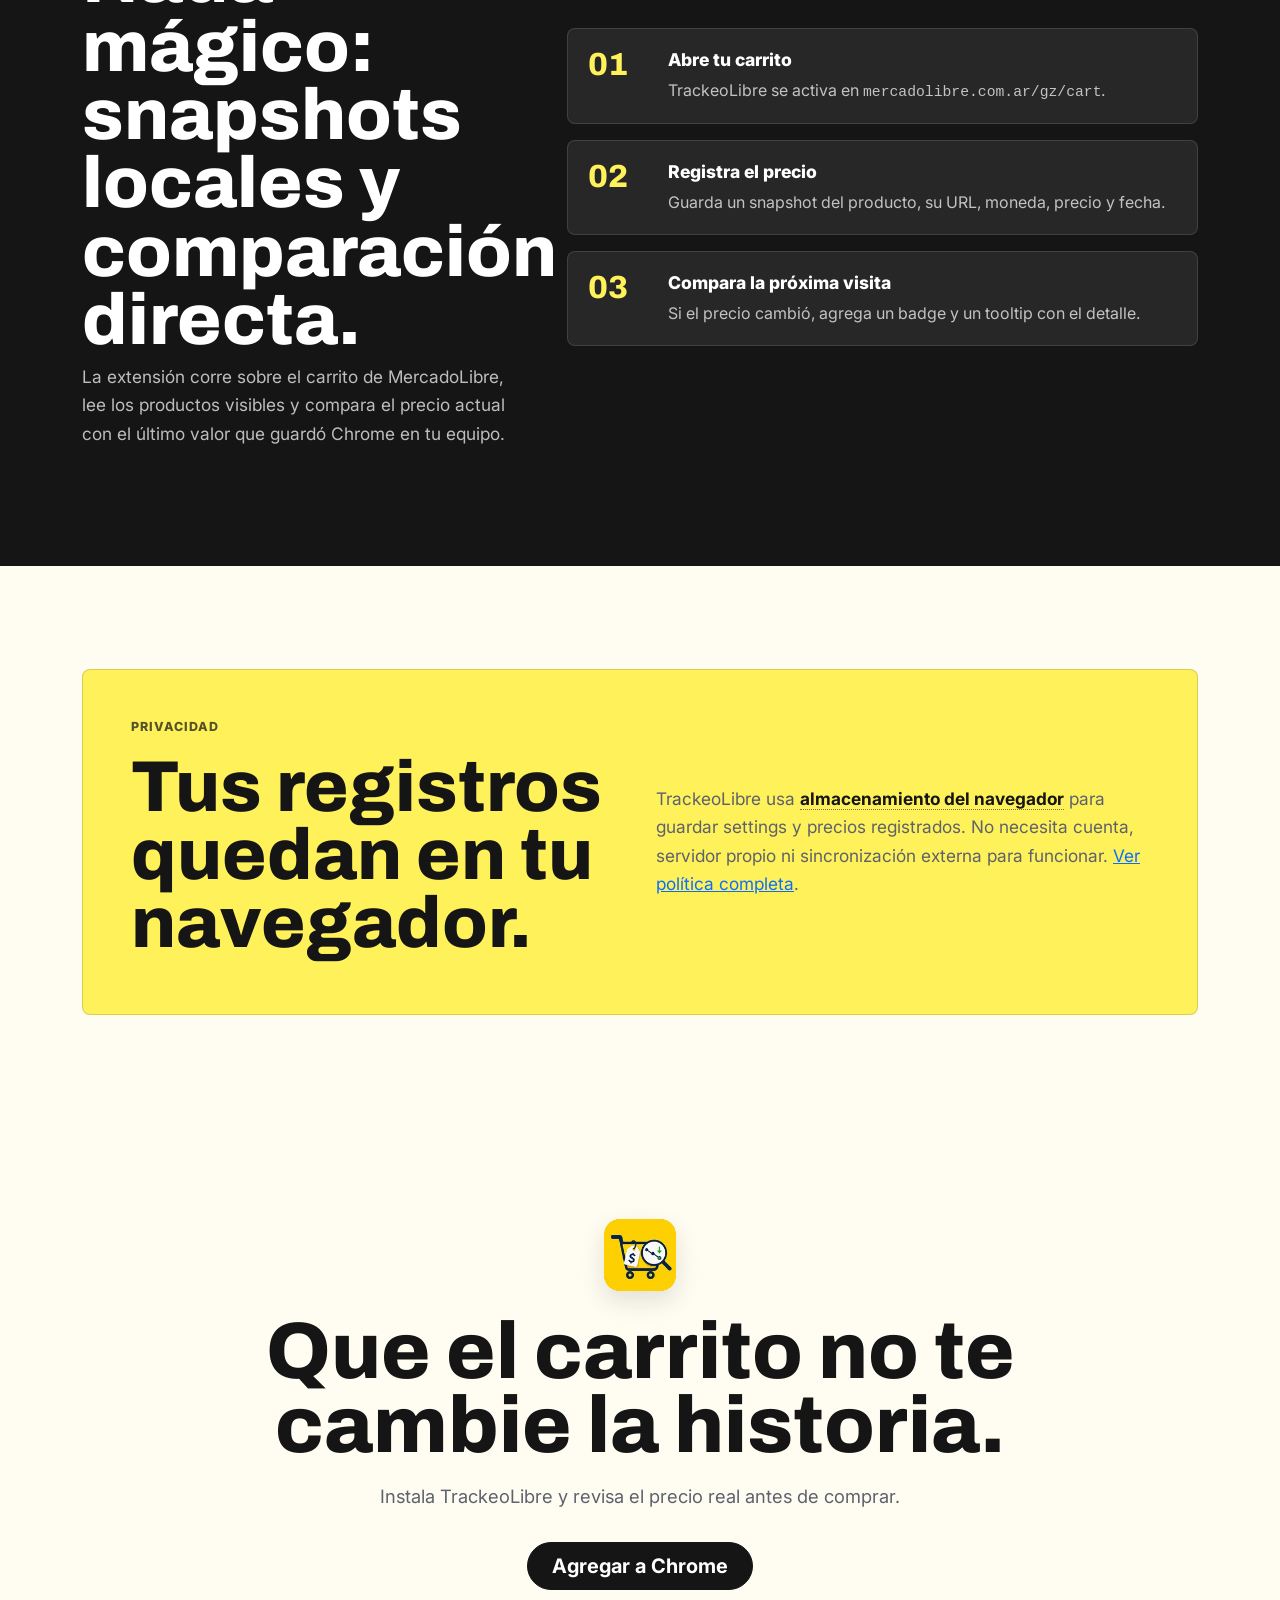
==== commit 563cb634: "feat: add headphones image and enhance cart item styling with hover effects" ====
--- a/index.html
+++ b/index.html
@@ -133,8 +133,8 @@
                                     <div class="cart-grid demo-cart-item">
                                         <div class="cart-thumb">
                                             <img
-                                                src="assets/trackeolibre-logo.png"
-                                                alt=""
+                                                src="assets/headphones.jpg"
+                                                alt="Auriculares Bluetooth negros"
                                             />
                                         </div>
                                         <div class="cart-product">
@@ -202,6 +202,24 @@
                                                     >
                                                 </span>
                                             </button>
+                                            <span
+                                                class="hover-cursor"
+                                                aria-hidden="true"
+                                            >
+                                                <svg
+                                                    viewBox="0 0 32 32"
+                                                    class="hover-cursor__icon"
+                                                >
+                                                    <path
+                                                        class="hover-cursor__outline"
+                                                        d="M5 3.8V25.2L10.9 19.7L14.6 28.4L19.2 26.4L15.5 17.8H24.2L5 3.8Z"
+                                                    />
+                                                    <path
+                                                        class="hover-cursor__fill"
+                                                        d="M7 8V20.6L11.6 16.3L15.3 25L16.6 24.4L12.8 15.7H18.1L7 8Z"
+                                                    />
+                                                </svg>
+                                            </span>
                                         </div>
                                     </div>
                                 </div>
@@ -341,10 +359,16 @@
                         </div>
                         <p class="section-copy mb-0">
                             TrackeoLibre usa
-                            <code>chrome.storage.local</code> para guardar
-                            settings y precios registrados. No necesita cuenta,
-                            servidor propio ni sincronización externa para
-                            funcionar.
+                            <span
+                                class="privacy-storage-term"
+                                tabindex="0"
+                                data-bs-toggle="tooltip"
+                                data-bs-title="chrome.storage.local"
+                                >almacenamiento del navegador</span
+                            >
+                            para guardar settings y precios registrados. No
+                            necesita cuenta, servidor propio ni sincronización
+                            externa para funcionar.
                             <a href="privacy-policy.html"
                                 >Ver política completa</a
                             >.
@@ -386,6 +410,12 @@
             document.querySelectorAll('.js-store-link').forEach((link) => {
                 link.href = CHROME_WEB_STORE_URL;
             });
+
+            document
+                .querySelectorAll('[data-bs-toggle="tooltip"]')
+                .forEach((element) => {
+                    new bootstrap.Tooltip(element);
+                });
         </script>
     </body>
 </html>
--- a/styles.css
+++ b/styles.css
@@ -192,7 +192,7 @@
 
 .cart-thumb {
   aspect-ratio: 1;
-  background: #fff6bf;
+  background: #fff;
   border: 1px solid rgba(21, 21, 21, 0.1);
   border-radius: 14px;
   display: grid;
@@ -201,9 +201,9 @@
 }
 
 .cart-thumb img {
-  height: 74%;
-  object-fit: contain;
-  width: 74%;
+  height: 100%;
+  object-fit: cover;
+  width: 100%;
 }
 
 .cart-line {
@@ -247,6 +247,7 @@
 
 .cart-price-block {
   justify-self: end;
+  position: relative;
   text-align: right;
 }
 
@@ -376,6 +377,44 @@
   padding-top: 0.75rem;
 }
 
+.hover-cursor {
+  animation: hoverCursorMove 1.4s cubic-bezier(0.22, 1, 0.36, 1) alternate infinite;
+  display: block;
+  pointer-events: none;
+  position: absolute;
+  right: -0.8rem;
+  top: 4.1rem;
+  transform: rotate(-10deg);
+  z-index: 8;
+  will-change: transform;
+}
+
+@keyframes hoverCursorMove {
+  0% {
+    transform: translate3d(4.8rem, 3.7rem, 0) rotate(-7deg) scale(0.96);
+  }
+
+  100% {
+    transform: translate3d(0, 0, 0) rotate(-10deg) scale(1);
+  }
+}
+
+.hover-cursor__icon {
+  display: block;
+  filter: drop-shadow(0 8px 14px rgba(0, 0, 0, 0.18));
+  height: 2.5rem;
+  overflow: visible;
+  width: 2.5rem;
+}
+
+.hover-cursor__outline {
+  fill: #111;
+}
+
+.hover-cursor__fill {
+  fill: #111;
+}
+
 .section-pad {
   padding: clamp(4rem, 8vw, 7rem) 0;
 }
@@ -496,6 +535,19 @@
   color: rgba(21, 21, 21, 0.72);
 }
 
+.privacy-storage-term {
+  border-bottom: 1px dotted rgba(21, 21, 21, 0.55);
+  color: var(--tl-ink);
+  cursor: help;
+  font-weight: 700;
+}
+
+.privacy-storage-term:focus-visible {
+  border-radius: 4px;
+  outline: 3px solid rgba(52, 131, 250, 0.28);
+  outline-offset: 3px;
+}
+
 .final-cta {
   padding: clamp(4rem, 8vw, 7rem) 0;
 }
@@ -614,6 +666,11 @@
     min-width: min(270px, calc(100vw - 4rem));
   }
 
+  .hover-cursor {
+    right: 0.25rem;
+    top: 4.35rem;
+  }
+
   .step {
     grid-template-columns: 1fr;
   }
